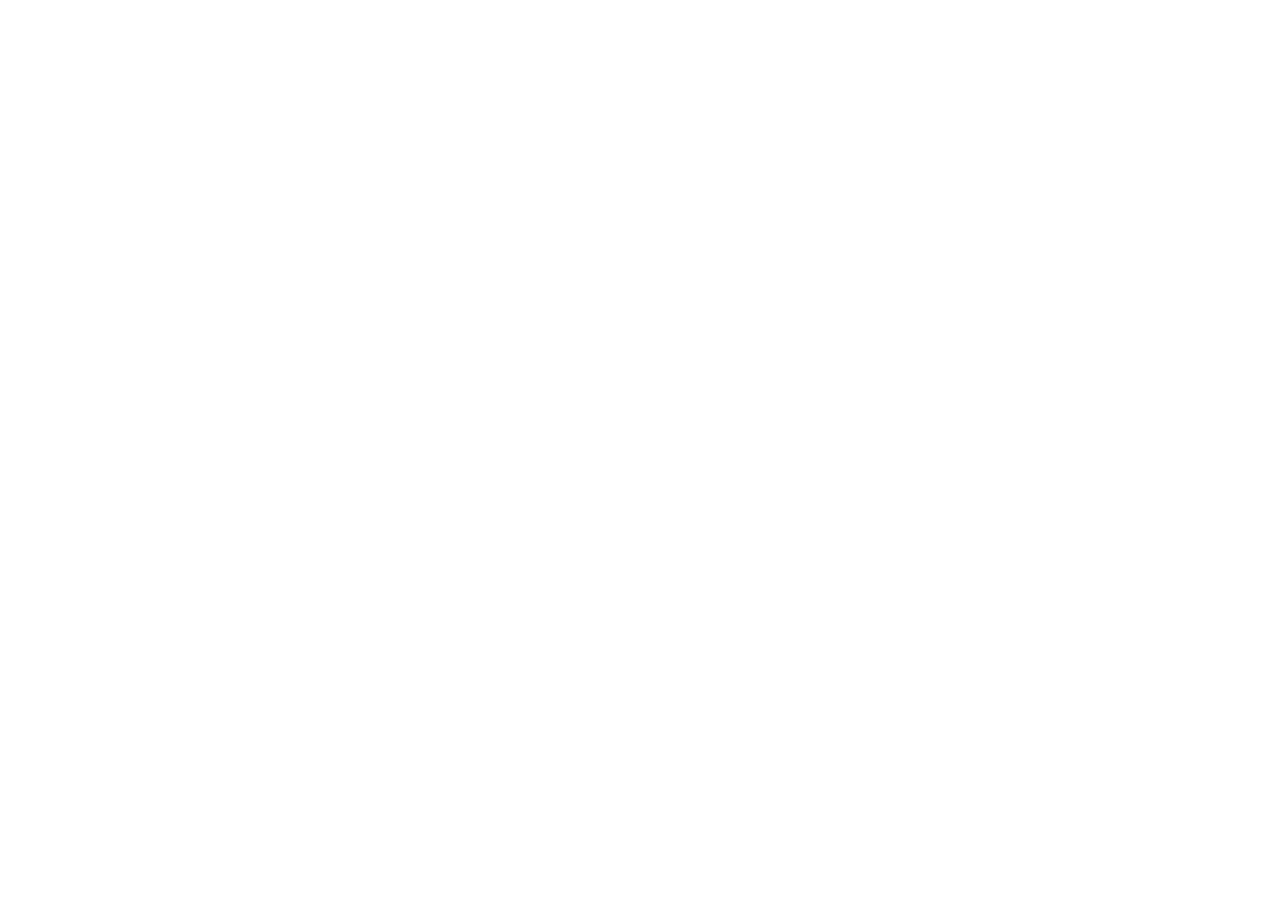
==== index.html @ 0fc9dfe5 "first commit" ====
<!DOCTYPE html>
<html lang="en">
<head>
    <meta charset="UTF-8">
    <meta name="viewport" content="width=device-width, initial-scale=1.0">
    <title>Projeto de Integração -  Clarisse e Heitor</title>
</head>
<body>
    
</body>
</html>
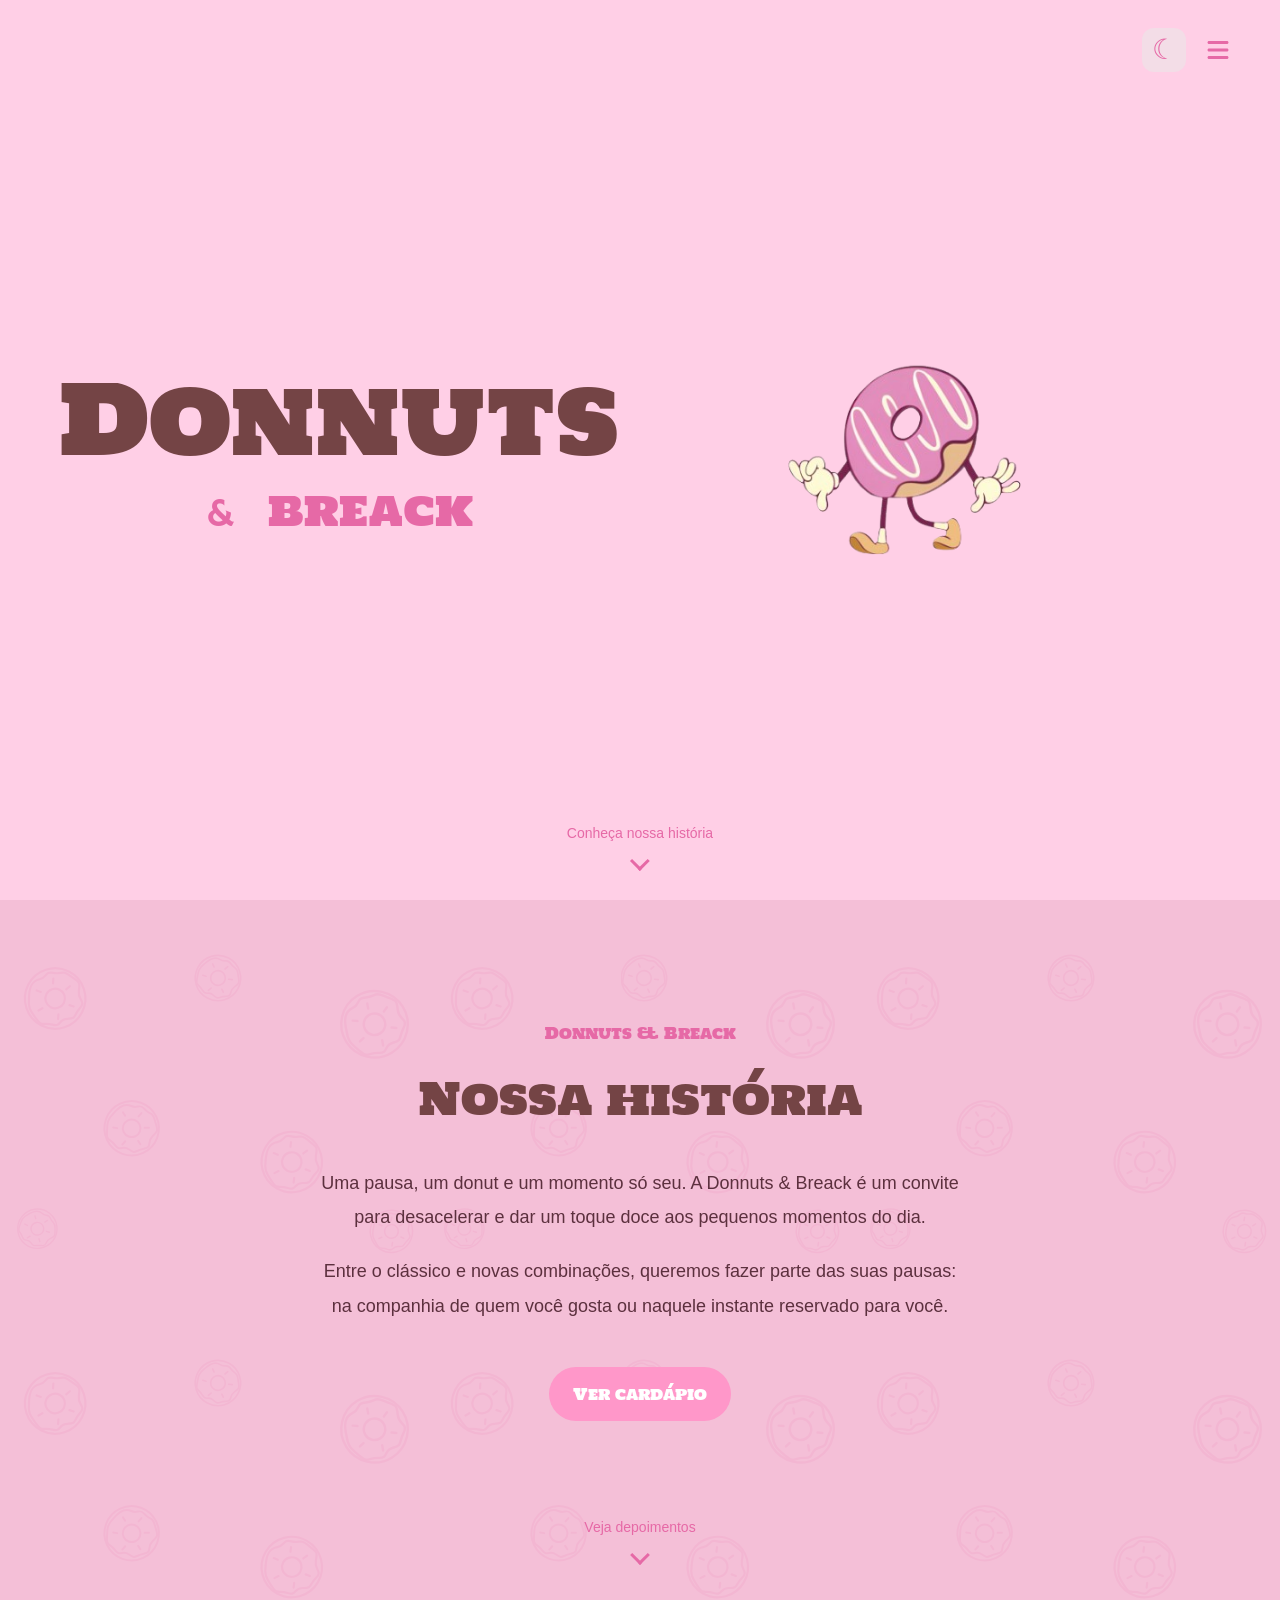
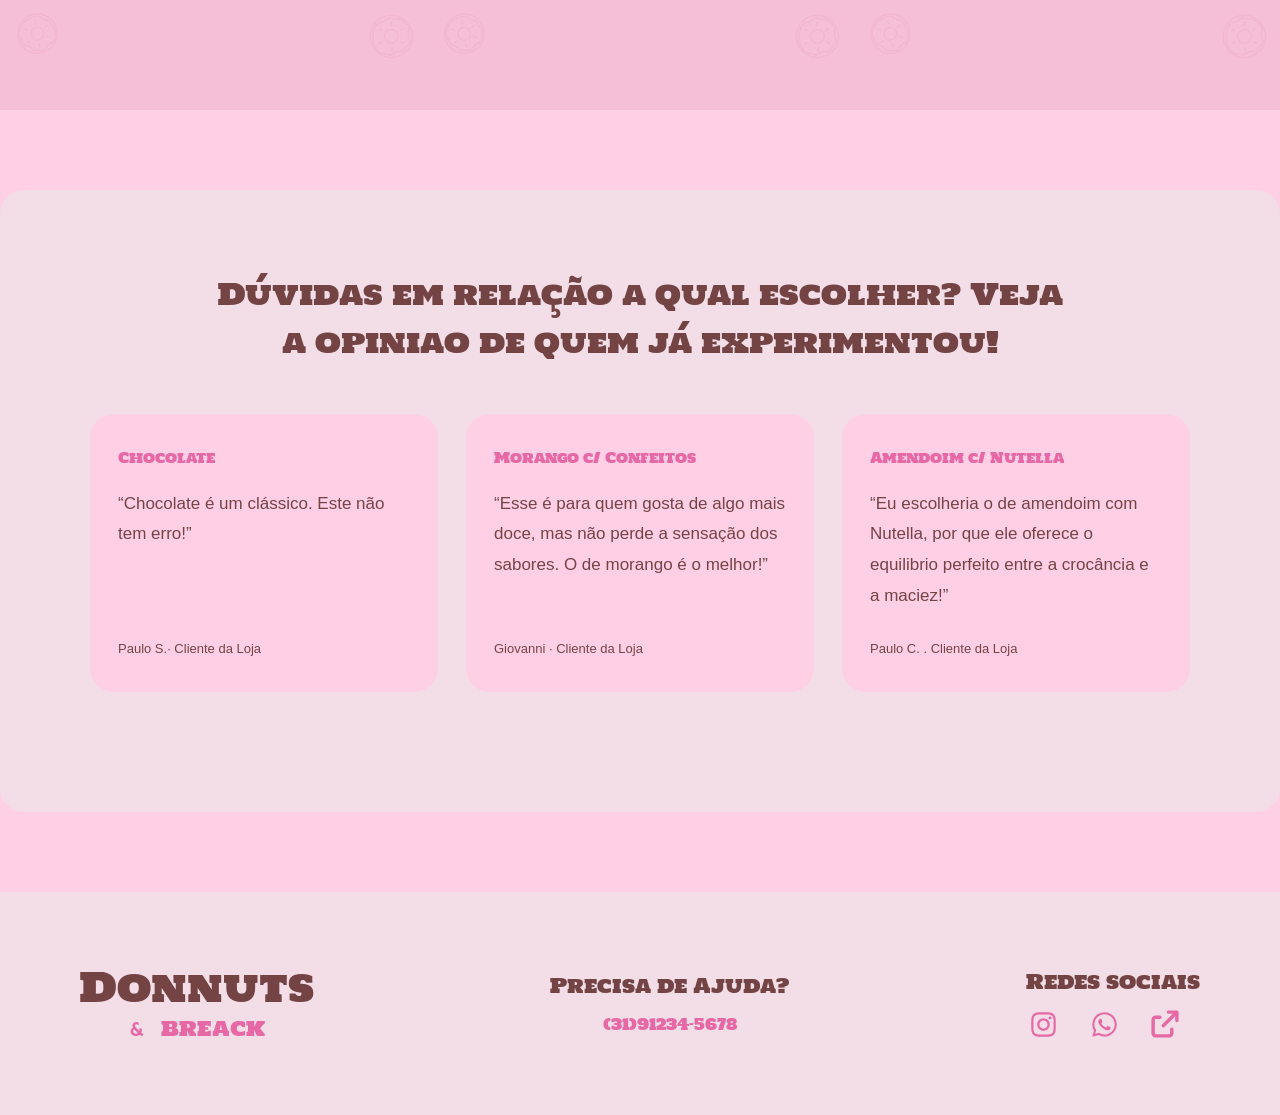
==== commit 440afd9d: "second commit" ====
--- a/index.html
+++ b/index.html
@@ -1,11 +1,119 @@
 <!DOCTYPE html>
-<html lang="en">
+<html lang="pt-BR">
+
 <head>
     <meta charset="UTF-8">
-    <meta name="viewport" content="width=device-width, initial-scale=1.0">
-    <title>Projeto de Integração -  Clarisse e Heitor</title>
+    <meta name="viewport" content="width=device-width, initial-scale=1.0, viewport-fit=cover">
+    <title>Início | Donnuts &amp; Breack</title>
+    <link rel="preconnect" href="https://fonts.googleapis.com">
+    <link rel="preconnect" href="https://fonts.gstatic.com" crossorigin>
+    <link href="https://fonts.googleapis.com/css2?family=Cutive&family=Hammersmith+One&family=Holtwood+One+SC&display=swap" rel="stylesheet">
+    <script src="theme.js"></script>
+    <link rel="stylesheet" href="style.css">
+    <script src="script.js" defer></script>
 </head>
+
 <body>
-    
+    <button class="alternar-tema" type="button" title="Ativar modo escuro">&#9790;</button>
+    <header>
+        <details class="menu">
+            <summary title="Abrir menu">
+                <img src="images/menu.svg" alt="Menu">
+            </summary>
+            <nav>
+                <a href="carrinho.html">
+                    <img src="images/1-2-imgBasketShoppingSolidFull1.svg" alt="Carrinho">
+                </a>
+                <a href="cardapio.html#busca">
+                    <img src="images/1-2-imgMagnifyingGlassSolidFull11.svg" alt="Buscar sabores">
+                </a>
+                <a class="conta" href="login.html">Login</a>
+            </nav>
+        </details>
+    </header>
+    <main class="pagina-inicial">
+        <section id="inicio">
+            <a class="titulo-inicial" href="cardapio.html">
+                <div class="marca">
+                    <h1>Donnuts</h1>
+                    <p>
+                        <span>&amp;</span>
+                        BREACK
+                    </p>
+                </div>
+            </a>
+            <img src="images/1-2-imgDesignSemNome1RemovebgPreview1.png" class="mascote-inicial">
+            <a class="descer-conteudo" href="#historia" title="Conhecer a nossa história">
+                <span>Conheça nossa história</span>
+                <span class="seta-baixo"></span>
+            </a>
+        </section>
+        <section id="historia">
+            <span class="detalhe-historia">Donnuts &amp; Breack</span>
+            <h2>Nossa história</h2>
+            <p>Uma pausa, um donut e um momento só seu. A Donnuts &amp; Breack é um convite para desacelerar e dar um toque doce aos pequenos momentos do dia.</p>
+            <p>Entre o clássico e novas combinações, queremos fazer parte das suas pausas: na companhia de quem você gosta ou naquele instante reservado para você.</p>
+            <a class="botao" href="cardapio.html">Ver cardápio</a>
+            <a class="descer-conteudo descer-depoimentos" href="#depoimentos" title="Ver depoimentos abaixo">
+                <span>Veja depoimentos</span>
+                <span class="seta-baixo"></span>
+            </a>
+        </section>
+        <section id="depoimentos">
+            <h2>Dúvidas em relação a qual escolher? Veja a opiniao de quem já experimentou!</h2>
+            <div class="lista-depoimentos">
+                <figure class="depoimento">
+                    <span class="sabor-depoimento">Chocolate</span>
+                    <blockquote>
+                        <p>“Chocolate é um clássico. Este não tem erro!”</p>
+                    </blockquote>
+                    <figcaption>Paulo S.· Cliente da Loja</figcaption>
+                </figure>
+                <figure class="depoimento">
+                    <span class="sabor-depoimento">Morango c/ Confeitos</span>
+                    <blockquote>
+                        <p>“Esse é para quem gosta de algo mais doce, mas não perde a sensação dos sabores. O de morango é o melhor!”</p>
+                    </blockquote>
+                    <figcaption>Giovanni · Cliente da Loja</figcaption>
+                </figure>
+                <figure class="depoimento">
+                    <span class="sabor-depoimento">Amendoim c/ Nutella</span>
+                    <blockquote>
+                        <p>“Eu escolheria o de amendoim com Nutella, por que ele oferece o equilibrio perfeito entre a crocância e a maciez!”</p>
+                    </blockquote>
+                    <figcaption>Paulo C. . Cliente da Loja</figcaption>
+                </figure>
+            </div>
+        </section>
+    </main>
+    <footer>
+        <a href="index.html" class="marca">
+            <div class="marca">
+                <h1>Donnuts</h1>
+                <p>
+                    <span>&amp;</span>
+                    BREACK
+                </p>
+            </div>
+        </a>
+        <div>
+            <h2>Precisa de Ajuda?</h2>
+            <a href="tel:+5531912345678">(31)91234-5678</a>
+        </div>
+        <div>
+            <h2>Redes sociais</h2>
+            <div class="redes">
+                <a href="https://www.instagram.com/">
+                    <img src="images/2005-14-imgInstagramBrandsSolidFull1.svg" alt="">
+                </a>
+                <a href="https://wa.me/5531912345678">
+                    <img src="images/2005-14-imgWhatsappBrandsSolidFull1.svg" alt="">
+                </a>
+                <a href="cardapio.html">
+                    <img src="images/2005-14-imgArrowUpRightFromSquareSolidFull1.svg" alt="">
+                </a>
+            </div>
+        </div>
+    </footer>
 </body>
-</html>+</html  
--- a/style.css
+++ b/style.css
@@ -0,0 +1,21 @@
+/* GLOBAL */
+@import url(./css/global/global.css);
+@import url(./css/global/footer.css);
+
+/* HEADER */
+@import url(./css/header/header.css);
+
+/* PAGINAS */
+@import url(./css/page/inicio.css);
+@import url(./css/page/historia.css);
+@import url(./css/page/cardapio.css);
+@import url(./css/page/depoimentos.css);
+@import url(./css/page/login.css);
+@import url(./css/page/cadastro.css);
+@import url(./css/page/perfil.css);
+@import url(./css/page/carrinho.css);
+@import url(./css/page/pedido.css);
+
+/* TEMA E RESPONSIVIDADE */
+@import url(./css/global/tema.css);
+@import url(./css/global/responsivo.css);
